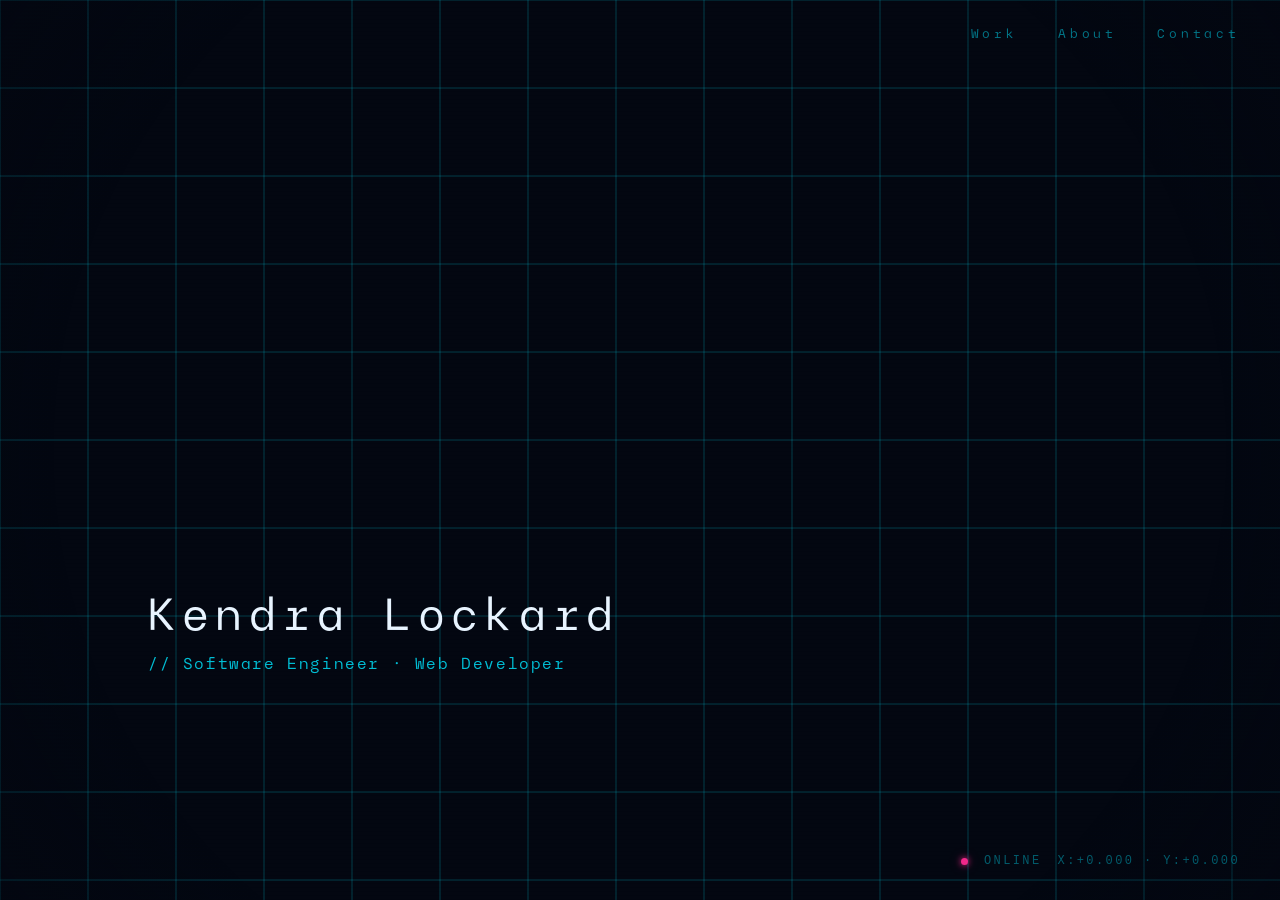
==== index.html @ e7142bd2 "Cross-scramble About/Work directly, add pre-scramble burst Collapse the separate About/Work stage el" ====
<!doctype html>
<html lang="en">
  <head>
    <meta charset="UTF-8" />
    <meta name="viewport" content="width=device-width, initial-scale=1" />
    <title>Kendra Lockard</title>
    <link rel="stylesheet" href="css/style.css" />
  </head>
  <body>
    <canvas id="c"></canvas>
    <div class="scanlines"></div>

    <div class="ui">
      <header class="nav">
        <ul class="nav-links">
          <li><a href="#work" id="work-link">Work</a></li>
          <li><a href="#about" id="about-link">About</a></li>
          <li><a href="#contact">Contact</a></li>
        </ul>
      </header>

      <div class="identity">
        <h1 class="name">Kendra Lockard</h1>
        <p class="role">// Software Engineer &middot; Web Developer</p>
      </div>

      <div class="reveal-stage" id="reveal-stage" aria-hidden="true">
        <p class="reveal-label" id="reveal-label"></p>
        <div class="reveal-content" id="reveal-content"></div>
      </div>

      <div class="status-group">
        <div class="status-dot"></div>
        <span>ONLINE</span>
        <span id="coords">X:+0.000 &middot; Y:+0.000</span>
      </div>
    </div>

    <script src="js/grid.js"></script>
    <script src="js/about.js"></script>
  </body>
</html>
---- css/style.css ----
@font-face {
  font-family: "Avex";
  src: url("../fonts/avex.otf") format("opentype");
  font-weight: normal;
  font-style: normal;
}

*,
*::before,
*::after {
  box-sizing: border-box;
  margin: 0;
  padding: 0;
}

html,
body {
  width: 100%;
  height: 100%;
  overflow: hidden;
  background: #030711;
  touch-action: none;
  overscroll-behavior: none;
}

#c {
  position: fixed;
  inset: 0;
  width: 100%;
  height: 100%;
  opacity: 0;
  animation: fadeIn ease forwards;
  touch-action: none;
}

.scanlines {
  position: fixed;
  inset: 0;
  pointer-events: none;
  z-index: 2;
  background: repeating-linear-gradient(
    to bottom,
    transparent 0px,
    transparent 3px,
    rgba(0, 0, 0, 0.05) 3px,
    rgba(0, 0, 0, 0.05) 4px
  );
}

/* ── UI layer ─────────────────────────────────────────────────────────────── */

.ui {
  position: fixed;
  inset: 0;
  z-index: 3;
  pointer-events: none;
}

/* ── Nav ─────────────────────────────────────────────────────────────────── */

.nav {
  position: absolute;
  top: 0;
  right: 0;
  display: flex;
  justify-content: flex-end;
  padding: 1.5rem 2.5rem;
  pointer-events: auto;
}

.nav-links {
  display: flex;
  gap: 2.5rem;
  list-style: none;
}

.nav-links a {
  font-family: "Avex", "Courier New", monospace;
  font-size: 0.8rem;
  letter-spacing: 0.3em;
  /* text-transform: uppercase; */
  color: rgba(0, 229, 255, 0.5);
  text-decoration: none;
  transition: color 0.2s;
  display: inline-block;
  padding: 0.6rem 0.4rem;
  margin: -0.6rem -0.4rem;
}
.nav-links a:hover,
.nav-links a:focus-visible {
  color: rgba(0, 229, 255, 0.82);
  outline: none;
}

/* ── Identity — centered in lower-left quadrant ───────────────────────────── */

.identity {
  position: absolute;
  left: 30%;
  bottom: 25%;
  transform: translateX(-50%);
  display: flex;
  flex-direction: column;
  gap: 0.45rem;
  pointer-events: auto;
}

.name {
  font-family: "Avex", "Avenir", Helvetica, sans-serif;
  font-weight: normal;
  font-size: 2.8rem;
  letter-spacing: 0.15em;
  color: #e8f4ff;
  white-space: nowrap;
  padding-bottom: 0.2rem;
}

.role {
  font-family: "Avex", "Courier New", monospace;
  font-size: 1rem;
  letter-spacing: 0.1em;
  color: rgba(0, 229, 255, 0.82);
  white-space: nowrap;
}

/* ── Reveal stage — sits directly on the background, no panel chrome ───────
   Shared by any nav section (About, Work, ...) that replaces the identity
   block via the shrink/grow scramble transition. `left` is set at runtime by
   about.js to match identity's own left edge, so revealed text lines up with
   where the name/role used to be. */

.identity.hidden {
  visibility: hidden;
  pointer-events: none;
}

.reveal-stage {
  position: absolute;
  width: min(620px, calc(100% - 3rem));
  display: flex;
  flex-direction: column;
  gap: 0.5rem;
  visibility: hidden;
  pointer-events: none;
}

.reveal-stage.visible {
  visibility: visible;
  pointer-events: auto;
}

.reveal-label {
  font-family: "Avex", "Courier New", monospace;
  font-size: 0.8rem;
  letter-spacing: 0.2em;
  color: rgba(0, 229, 255, 0.5);
}

.reveal-content {
  font-family: "Avex", "Courier New", monospace;
  font-size: 1rem;
  line-height: 1.75;
  letter-spacing: 0.02em;
  color: #e8f4ff;
  white-space: pre-wrap;
}

/* ── Status — bottom right ────────────────────────────────────────────────── */

.status-group {
  position: absolute;
  bottom: 2rem;
  right: 2.5rem;
  display: flex;
  align-items: center;
  gap: 1rem;
  font-family: "Courier New", monospace;
  font-size: 0.75rem;
  letter-spacing: 0.2em;
  color: rgba(0, 229, 255, 0.38);
}

.status-dot {
  width: 7px;
  height: 7px;
  border-radius: 50%;
  background: #f0288a;
  box-shadow:
    0 0 6px #f0288a,
    0 0 14px rgba(240, 40, 138, 0.3);
  flex-shrink: 0;
  animation: blink 3s ease-in-out infinite;
}

/* ── Keyframes ───────────────────────────────────────────────────────────── */

@keyframes fadeIn {
  to {
    opacity: 1;
  }
}
@keyframes fadeUp {
  from {
    opacity: 0;
    transform: translateY(8px);
  }
  to {
    opacity: 1;
    transform: translateY(0);
  }
}
@keyframes blink {
  0%,
  100% {
    opacity: 1;
  }
  50% {
    opacity: 0.25;
  }
}

@media (prefers-reduced-motion: reduce) {
  #c {
    animation: none;
    opacity: 1;
  }
  .status-dot {
    animation: none;
  }
}

/* ── Mobile / small viewports ─────────────────────────────────────────────── */

@media (max-width: 720px) {
  .nav {
    padding: 1.1rem 1.25rem;
  }

  .nav-links {
    gap: 1.25rem;
  }

  .nav-links a {
    font-size: 0.65rem;
    letter-spacing: 0.2em;
  }

  .identity {
    left: 1.5rem;
    right: 1.5rem;
    bottom: auto;
    top: 50%;
    transform: translateY(-50%);
    width: calc(100% - 3rem);
    text-align: left;
    align-items: flex-start;
  }

  .name {
    font-size: 2rem;
    white-space: normal;
    letter-spacing: 0.1em;
  }

  .role {
    font-size: 0.8rem;
    white-space: normal;
  }

  .reveal-stage {
    right: 1.5rem;
    width: calc(100% - 3rem);
  }

  .reveal-label {
    font-size: 0.65rem;
  }

  .reveal-content {
    font-size: 0.85rem;
  }

  .status-group {
    bottom: 1.25rem;
    right: 1.25rem;
    gap: 0.6rem;
    font-size: 0.65rem;
    letter-spacing: 0.12em;
  }
}

@media (max-width: 400px) {
  .name {
    font-size: 1.6rem;
  }
}
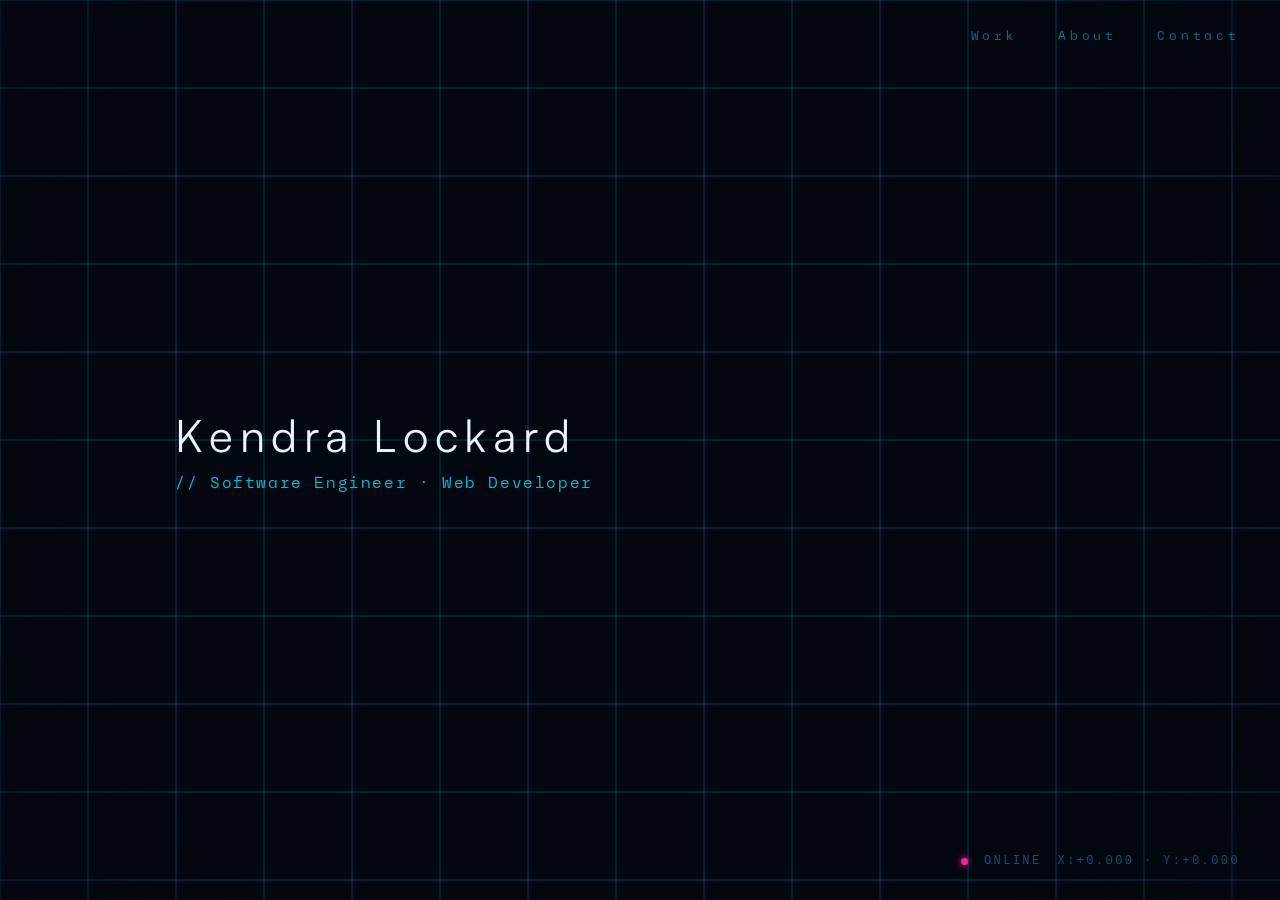
==== commit 22c10a0c: "Add real URLs for About/Work/Contact, brand home link, contact form Nav sections now live at /about," ====
--- a/index.html
+++ b/index.html
@@ -4,7 +4,7 @@
     <meta charset="UTF-8" />
     <meta name="viewport" content="width=device-width, initial-scale=1" />
     <title>Kendra Lockard</title>
-    <link rel="stylesheet" href="css/style.css" />
+    <link rel="stylesheet" href="/css/style.css" />
   </head>
   <body>
     <canvas id="c"></canvas>
@@ -12,10 +12,11 @@
 
     <div class="ui">
       <header class="nav">
+        <a href="/" class="brand hidden" id="home-link">Kendra Lockard</a>
         <ul class="nav-links">
-          <li><a href="#work" id="work-link">Work</a></li>
-          <li><a href="#about" id="about-link">About</a></li>
-          <li><a href="#contact">Contact</a></li>
+          <li><a href="/work" id="work-link">Work</a></li>
+          <li><a href="/about" id="about-link">About</a></li>
+          <li><a href="/contact" id="contact-link">Contact</a></li>
         </ul>
       </header>
 
@@ -26,7 +27,56 @@
 
       <div class="reveal-stage" id="reveal-stage" aria-hidden="true">
         <p class="reveal-label" id="reveal-label"></p>
-        <div class="reveal-content" id="reveal-content"></div>
+        <div class="reveal-content" id="reveal-content">
+          <div class="reveal-panel" id="panel-about" data-label="// About">
+            <p>
+              Hi! My name is Kendra and I'm a full-stack software engineer based in Brooklyn, NY.
+              I specialize in designing software tools for the built environment and am particularly 
+              motivated by work that advances social and environmental responsibility. On the side, I
+              enjoy building websites for artists and small business owners.
+            </p>
+          </div>
+
+          <div class="reveal-panel" id="panel-work" data-label="// Work">
+            <ul class="work-list">
+              <li>
+                <a href="https://thalolabs.com" target="_blank" rel="noopener">Thalo Labs</a>
+                &middot; Senior Software Engineer
+              </li>
+              <li>
+                <a href="https://www.teecom.com" target="_blank" rel="noopener">TEECOM</a>
+                &middot; Senior Software Engineer
+              </li>
+              <li>
+                <a href="https://www.oberlin.edu" target="_blank" rel="noopener">Oberlin College</a>
+                &middot; Web Development Instructor
+              </li>
+              <li>Freelance &middot; Web Developer</li>
+            </ul>
+          </div>
+
+          <div class="reveal-panel" id="panel-contact" data-label="// Contact">
+            <form
+              name="contact"
+              method="POST"
+              data-netlify="true"
+              netlify-honeypot="bot-field"
+              class="contact-form"
+            >
+              <input type="hidden" name="form-name" value="contact" />
+              <p class="hp-field">
+                <label>
+                  Don't fill this out if you're human:
+                  <input name="bot-field" tabindex="-1" autocomplete="off" />
+                </label>
+              </p>
+              <label>Name<input type="text" name="name" required /></label>
+              <label>Email<input type="email" name="email" required /></label>
+              <label>Message<textarea name="message" rows="5" required></textarea></label>
+              <button type="submit">Send</button>
+            </form>
+          </div>
+        </div>
       </div>
 
       <div class="status-group">
@@ -36,7 +86,7 @@
       </div>
     </div>
 
-    <script src="js/grid.js"></script>
-    <script src="js/about.js"></script>
+    <script src="/js/grid.js"></script>
+    <script src="/js/about.js"></script>
   </body>
 </html>
--- a/css/style.css
+++ b/css/style.css
@@ -1,6 +1,13 @@
 @font-face {
   font-family: "Avex";
   src: url("../fonts/avex.otf") format("opentype");
+  font-weight: normal;
+  font-style: normal;
+}
+
+@font-face {
+  font-family: "Satoshi";
+  src: url("../fonts/satoshi.otf") format("opentype");
   font-weight: normal;
   font-style: normal;
 }
@@ -61,11 +68,36 @@
 .nav {
   position: absolute;
   top: 0;
+  left: 0;
   right: 0;
   display: flex;
-  justify-content: flex-end;
+  align-items: center;
+  justify-content: space-between;
   padding: 1.5rem 2.5rem;
   pointer-events: auto;
+}
+
+.brand {
+  font-family: "Satoshi", "Avenir", Helvetica, sans-serif;
+  font-weight: bold;
+  font-size: 0.95rem;
+  letter-spacing: 0.08em;
+  color: #e8f4ff;
+  text-decoration: none;
+  border-bottom: 1px solid transparent;
+  transition: color 0.2s, border-color 0.2s;
+}
+
+.brand:hover,
+.brand:focus-visible {
+  color: rgba(0, 229, 255, 0.82);
+  border-color: rgba(0, 229, 255, 0.5);
+  outline: none;
+}
+
+.brand.hidden {
+  visibility: hidden;
+  pointer-events: none;
 }
 
 .nav-links {
@@ -92,13 +124,13 @@
   outline: none;
 }
 
-/* ── Identity — centered in lower-left quadrant ───────────────────────────── */
+/* ── Identity — vertically centered, left-of-center ───────────────────────── */
 
 .identity {
   position: absolute;
   left: 30%;
-  bottom: 25%;
-  transform: translateX(-50%);
+  top: 50%;
+  transform: translate(-50%, -50%);
   display: flex;
   flex-direction: column;
   gap: 0.45rem;
@@ -106,7 +138,7 @@
 }
 
 .name {
-  font-family: "Avex", "Avenir", Helvetica, sans-serif;
+  font-family: "Satoshi", "Avenir", Helvetica, sans-serif;
   font-weight: normal;
   font-size: 2.8rem;
   letter-spacing: 0.15em;
@@ -125,9 +157,8 @@
 
 /* ── Reveal stage — sits directly on the background, no panel chrome ───────
    Shared by any nav section (About, Work, ...) that replaces the identity
-   block via the shrink/grow scramble transition. `left` is set at runtime by
-   about.js to match identity's own left edge, so revealed text lines up with
-   where the name/role used to be. */
+   block. `left` is set at runtime by about.js to match identity's own left
+   edge, so revealed text lines up with where the name/role used to be. */
 
 .identity.hidden {
   visibility: hidden;
@@ -151,18 +182,108 @@
 
 .reveal-label {
   font-family: "Avex", "Courier New", monospace;
-  font-size: 0.8rem;
+  font-size: 1rem;
   letter-spacing: 0.2em;
   color: rgba(0, 229, 255, 0.5);
 }
 
 .reveal-content {
-  font-family: "Avex", "Courier New", monospace;
-  font-size: 1rem;
+  font-family: "Satoshi", "Avenir", Helvetica, sans-serif;
+  font-size: 1.2rem;
   line-height: 1.75;
   letter-spacing: 0.02em;
   color: #e8f4ff;
-  white-space: pre-wrap;
+}
+
+.reveal-content a {
+  color: rgba(0, 229, 255, 0.5);
+  text-decoration: none;
+  border-bottom: 1px solid rgba(0, 229, 255, 0.35);
+  transition: color 0.2s, border-color 0.2s;
+}
+
+.reveal-content a:hover,
+.reveal-content a:focus-visible {
+  color: rgba(0, 229, 255, 0.82);
+  border-color: rgba(0, 229, 255, 0.6);
+  outline: none;
+}
+
+.reveal-panel {
+  display: none;
+}
+
+.reveal-panel.active {
+  display: block;
+}
+
+.work-list {
+  list-style: none;
+  display: flex;
+  flex-direction: column;
+  gap: 0.6rem;
+}
+
+.contact-form {
+  display: flex;
+  flex-direction: column;
+  gap: 1.1rem;
+}
+
+.contact-form label {
+  display: flex;
+  flex-direction: column;
+  gap: 0.4rem;
+  font-family: "Avex", "Courier New", monospace;
+  font-size: 0.75rem;
+  letter-spacing: 0.15em;
+  color: rgba(0, 229, 255, 0.6);
+}
+
+.contact-form input[type="text"],
+.contact-form input[type="email"],
+.contact-form textarea {
+  font-family: "Satoshi", "Avenir", Helvetica, sans-serif;
+  font-size: 1rem;
+  letter-spacing: 0.02em;
+  color: black;
+  background: rgba(232, 244, 255, 0.9);
+  border: 1px solid rgba(0, 229, 255, 0.3);
+  border-radius: 2px;
+  padding: 0.6rem 0.7rem;
+  resize: vertical;
+}
+
+.contact-form input:focus,
+.contact-form textarea:focus {
+  outline: none;
+  border-color: rgba(0, 229, 255, 0.7);
+}
+
+.contact-form button {
+  align-self: flex-start;
+  font-family: "Avex", "Courier New", monospace;
+  font-size: 0.85rem;
+  letter-spacing: 0.2em;
+  color: #030711;
+  background: rgba(0, 229, 255, 0.82);
+  border: none;
+  border-radius: 2px;
+  padding: 0.65rem 1.4rem;
+  cursor: pointer;
+  transition: background 0.2s;
+}
+
+.contact-form button:hover {
+  background: #00e5ff;
+}
+
+.hp-field {
+  position: absolute;
+  left: -9999px;
+  width: 1px;
+  height: 1px;
+  overflow: hidden;
 }
 
 /* ── Status — bottom right ────────────────────────────────────────────────── */
@@ -245,6 +366,11 @@
     letter-spacing: 0.2em;
   }
 
+  .brand {
+    font-size: 0.75rem;
+    letter-spacing: 0.05em;
+  }
+
   .identity {
     left: 1.5rem;
     right: 1.5rem;
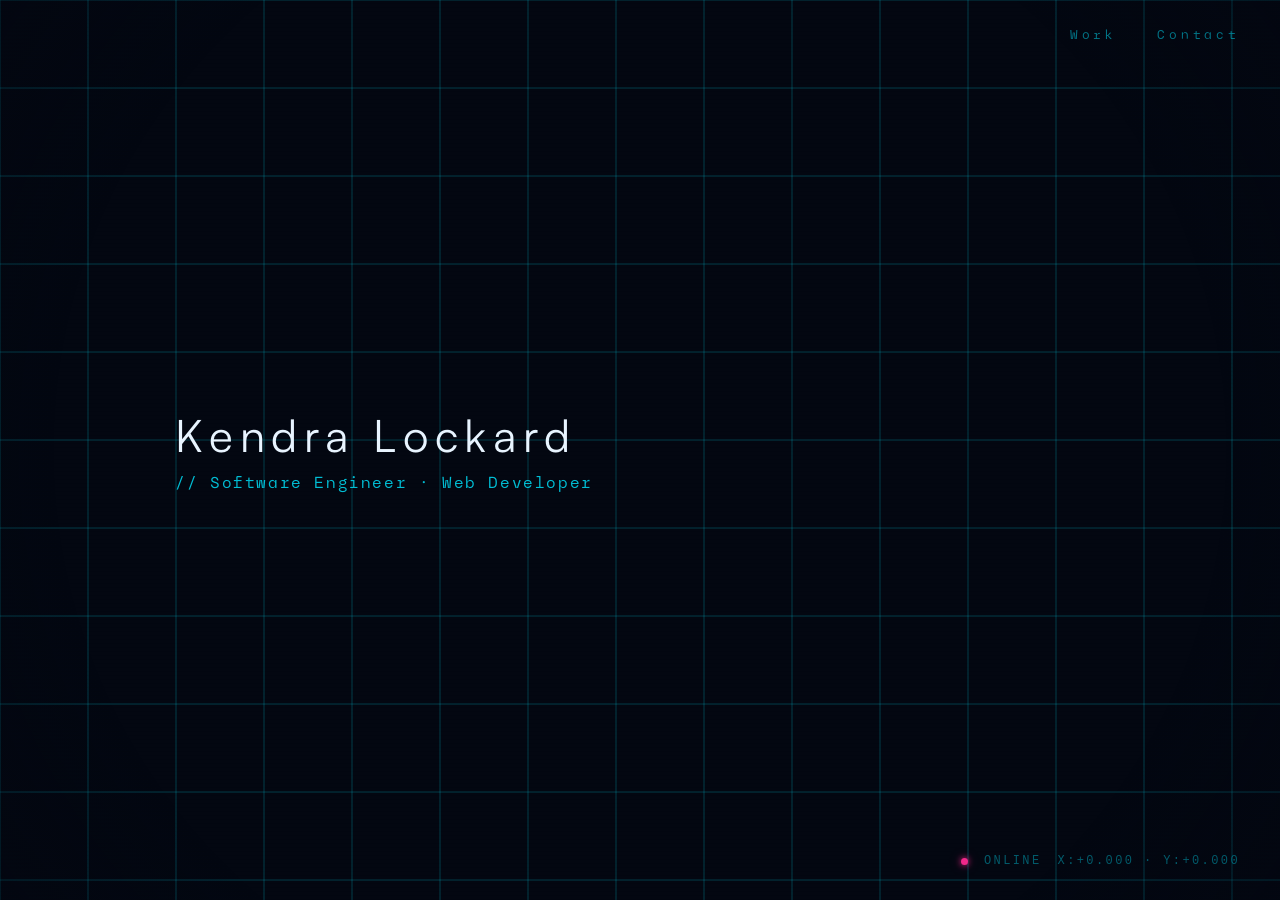
==== commit 524d5dba: "Remove about page" ====
--- a/index.html
+++ b/index.html
@@ -15,7 +15,6 @@
         <a href="/" class="brand hidden" id="home-link">Kendra Lockard</a>
         <ul class="nav-links">
           <li><a href="/work" id="work-link">Work</a></li>
-          <li><a href="/about" id="about-link">About</a></li>
           <li><a href="/contact" id="contact-link">Contact</a></li>
         </ul>
       </header>
@@ -28,27 +27,25 @@
       <div class="reveal-stage" id="reveal-stage" aria-hidden="true">
         <p class="reveal-label" id="reveal-label"></p>
         <div class="reveal-content" id="reveal-content">
-          <div class="reveal-panel" id="panel-about" data-label="// About">
-            <p>
-              Hi! My name is Kendra and I'm a full-stack software engineer based in Brooklyn, NY.
-              I specialize in designing software tools for the built environment and am particularly 
-              motivated by work that advances social and environmental responsibility. On the side, I
-              enjoy building websites for artists and small business owners.
-            </p>
-          </div>
-
           <div class="reveal-panel" id="panel-work" data-label="// Work">
+            <p class="reveal-label">// Work</p>
             <ul class="work-list">
               <li>
-                <a href="https://thalolabs.com" target="_blank" rel="noopener">Thalo Labs</a>
+                <a href="https://thalolabs.com" target="_blank" rel="noopener"
+                  >Thalo Labs</a
+                >
                 &middot; Senior Software Engineer
               </li>
               <li>
-                <a href="https://www.teecom.com" target="_blank" rel="noopener">TEECOM</a>
+                <a href="https://www.teecom.com" target="_blank" rel="noopener"
+                  >TEECOM</a
+                >
                 &middot; Senior Software Engineer
               </li>
               <li>
-                <a href="https://www.oberlin.edu" target="_blank" rel="noopener">Oberlin College</a>
+                <a href="https://www.oberlin.edu" target="_blank" rel="noopener"
+                  >Oberlin College</a
+                >
                 &middot; Web Development Instructor
               </li>
               <li>Freelance &middot; Web Developer</li>
@@ -56,9 +53,11 @@
           </div>
 
           <div class="reveal-panel" id="panel-contact" data-label="// Contact">
+            <p class="reveal-label">// Contact</p>
             <form
               name="contact"
               method="POST"
+              action="/thanks/"
               data-netlify="true"
               netlify-honeypot="bot-field"
               class="contact-form"
@@ -72,7 +71,9 @@
               </p>
               <label>Name<input type="text" name="name" required /></label>
               <label>Email<input type="email" name="email" required /></label>
-              <label>Message<textarea name="message" rows="5" required></textarea></label>
+              <label
+                >Message<textarea name="message" rows="5" required></textarea>
+              </label>
               <button type="submit">Send</button>
             </form>
           </div>
--- a/css/style.css
+++ b/css/style.css
@@ -84,14 +84,12 @@
   letter-spacing: 0.08em;
   color: #e8f4ff;
   text-decoration: none;
-  border-bottom: 1px solid transparent;
-  transition: color 0.2s, border-color 0.2s;
+  transition: color 0.2s;
 }
 
 .brand:hover,
 .brand:focus-visible {
   color: rgba(0, 229, 255, 0.82);
-  border-color: rgba(0, 229, 255, 0.5);
   outline: none;
 }
 
@@ -155,6 +153,24 @@
   white-space: nowrap;
 }
 
+.thanks {
+  font-family: "Satoshi", "Avenir", Helvetica, sans-serif;
+  font-weight: normal;
+  font-size: 2.8rem;
+  letter-spacing: 0.15em;
+  color: #e8f4ff;
+  white-space: nowrap;
+  padding-bottom: 0.2rem;
+}
+
+.thanks-subhead {
+  font-family: "Avex", "Courier New", monospace;
+  font-size: 1rem;
+  letter-spacing: 0.1em;
+  color: rgba(0, 229, 255, 0.82);
+  white-space: nowrap;
+}
+
 /* ── Reveal stage — sits directly on the background, no panel chrome ───────
    Shared by any nav section (About, Work, ...) that replaces the identity
    block. `left` is set at runtime by about.js to match identity's own left
@@ -163,6 +179,29 @@
 .identity.hidden {
   visibility: hidden;
   pointer-events: none;
+}
+
+.back-link {
+  font-family: "Avex", "Courier New", monospace;
+  font-size: 0.8rem;
+  letter-spacing: 0.15em;
+  margin-top: 0.4rem;
+}
+
+.back-link a {
+  color: rgba(0, 229, 255, 0.5);
+  text-decoration: none;
+  border-bottom: 1px solid rgba(0, 229, 255, 0.35);
+  transition:
+    color 0.2s,
+    border-color 0.2s;
+}
+
+.back-link a:hover,
+.back-link a:focus-visible {
+  color: rgba(0, 229, 255, 0.82);
+  border-color: rgba(0, 229, 255, 0.6);
+  outline: none;
 }
 
 .reveal-stage {
@@ -199,7 +238,9 @@
   color: rgba(0, 229, 255, 0.5);
   text-decoration: none;
   border-bottom: 1px solid rgba(0, 229, 255, 0.35);
-  transition: color 0.2s, border-color 0.2s;
+  transition:
+    color 0.2s,
+    border-color 0.2s;
 }
 
 .reveal-content a:hover,
@@ -224,10 +265,20 @@
   gap: 0.6rem;
 }
 
+.contact-bio {
+  margin-bottom: 3rem;
+}
+
+#panel-contact .reveal-label {
+  margin-bottom: 0.6rem;
+}
+
 .contact-form {
   display: flex;
   flex-direction: column;
-  gap: 1.1rem;
+  gap: 0.9rem;
+  background: #000;
+  padding: 1.25rem 1.5rem;
 }
 
 .contact-form label {
@@ -244,24 +295,25 @@
 .contact-form input[type="email"],
 .contact-form textarea {
   font-family: "Satoshi", "Avenir", Helvetica, sans-serif;
-  font-size: 1rem;
+  font-size: 0.9rem;
   letter-spacing: 0.02em;
-  color: black;
-  background: rgba(232, 244, 255, 0.9);
-  border: 1px solid rgba(0, 229, 255, 0.3);
-  border-radius: 2px;
-  padding: 0.6rem 0.7rem;
-  resize: vertical;
+  color: #e8f4ff;
+  background: transparent;
+  border: none;
+  border-bottom: 1px solid rgba(0, 229, 255, 0.3);
+  border-radius: 0;
+  padding: 0.3rem 0;
+  resize: none;
 }
 
 .contact-form input:focus,
 .contact-form textarea:focus {
   outline: none;
-  border-color: rgba(0, 229, 255, 0.7);
+  border-bottom-color: rgba(0, 229, 255, 0.7);
 }
 
 .contact-form button {
-  align-self: flex-start;
+  align-self: flex-end;
   font-family: "Avex", "Courier New", monospace;
   font-size: 0.85rem;
   letter-spacing: 0.2em;
@@ -269,7 +321,7 @@
   background: rgba(0, 229, 255, 0.82);
   border: none;
   border-radius: 2px;
-  padding: 0.65rem 1.4rem;
+  padding: 0.65rem 1.2rem;
   cursor: pointer;
   transition: background 0.2s;
 }
@@ -388,8 +440,19 @@
     letter-spacing: 0.1em;
   }
 
+  .thanks {
+    font-size: 1rem;
+    white-space: normal;
+    letter-spacing: 0.1em;
+  }
+
   .role {
     font-size: 0.8rem;
+    white-space: normal;
+  }
+
+  .thanks-subhead {
+    font-size: 0.6rem;
     white-space: normal;
   }
 
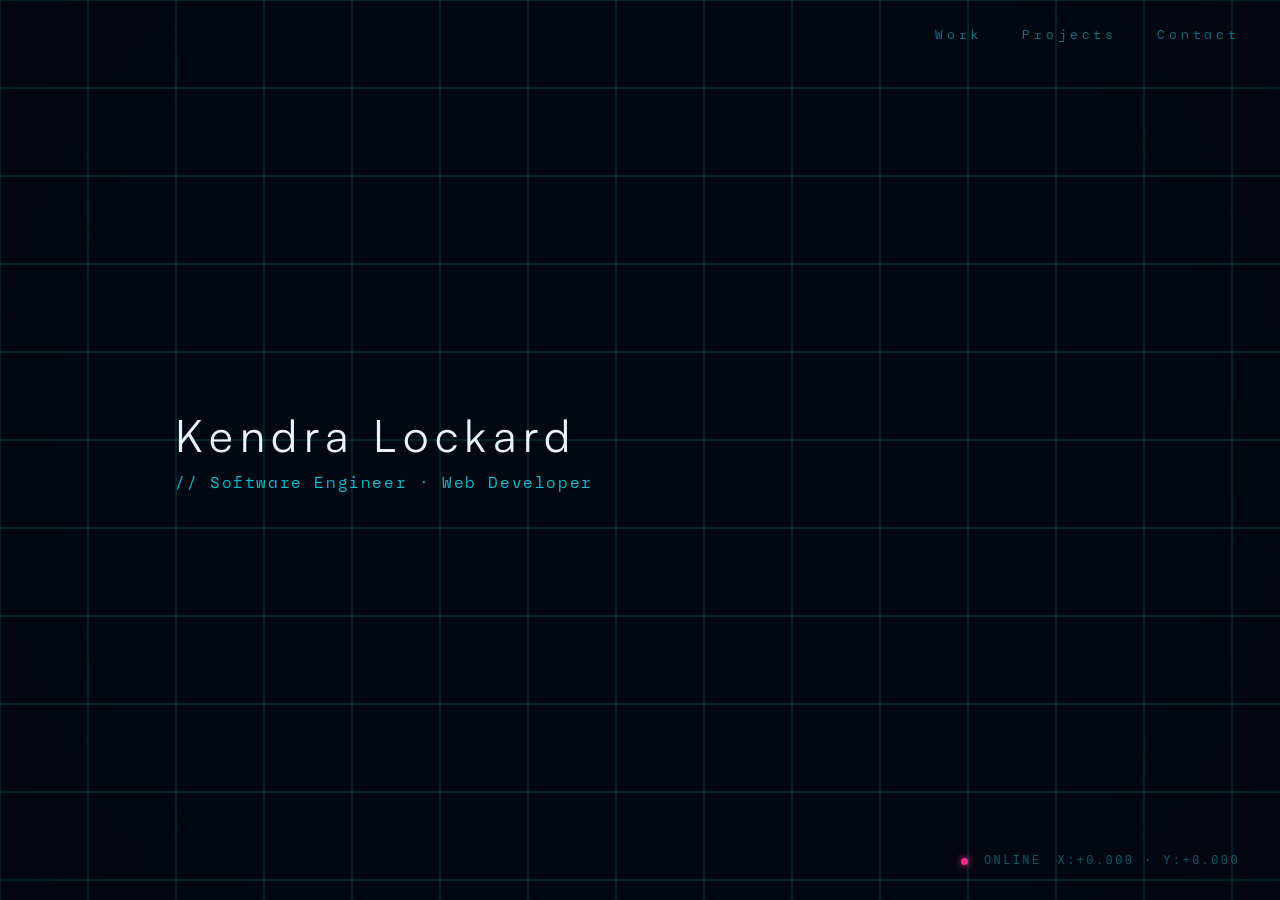
==== commit 64535148: "Add Projects tab with full-screen site carousel and Writings link Splits Sites/Writings out of the W" ====
--- a/index.html
+++ b/index.html
@@ -15,6 +15,7 @@
         <a href="/" class="brand hidden" id="home-link">Kendra Lockard</a>
         <ul class="nav-links">
           <li><a href="/work" id="work-link">Work</a></li>
+          <li><a href="/projects" id="projects-link">Projects</a></li>
           <li><a href="/contact" id="contact-link">Contact</a></li>
         </ul>
       </header>
@@ -50,6 +51,91 @@
               </li>
               <li>Freelance &middot; Web Developer</li>
             </ul>
+
+            <div class="panel-subsection">
+              <p class="reveal-label">// Writings</p>
+              <ul class="work-list">
+                <li>
+                  <a
+                    href="https://www.buildingsascode.com/p/buildings-as-code-in-every-phase"
+                    target="_blank"
+                    rel="noopener"
+                    >Buildings as Code in Every Phase</a
+                  >
+                </li>
+              </ul>
+            </div>
+          </div>
+
+          <div class="reveal-panel" id="panel-projects" data-label="// Projects">
+            <div class="site-carousel" id="site-carousel">
+              <div class="site-slides">
+                <div class="site-card active">
+                  <div class="site-frame">
+                    <iframe
+                      src="https://walkwithavalon.com"
+                      title="Walk with Avalon"
+                      loading="lazy"
+                    ></iframe>
+                  </div>
+                  <a
+                    class="site-name"
+                    href="https://walkwithavalon.com"
+                    target="_blank"
+                    rel="noopener"
+                    >Walk with Avalon &#8599;</a
+                  >
+                </div>
+                <div class="site-card">
+                  <div class="site-frame">
+                    <iframe
+                      src="https://noahwoodfragrances.netlify.app"
+                      title="Noah Wood Fragrances"
+                      loading="lazy"
+                    ></iframe>
+                  </div>
+                  <a
+                    class="site-name"
+                    href="https://noahwoodfragrances.netlify.app"
+                    target="_blank"
+                    rel="noopener"
+                    >Noah Wood Fragrances &#8599;</a
+                  >
+                </div>
+              </div>
+              <div class="site-carousel-controls">
+                <button
+                  type="button"
+                  class="site-carousel-btn"
+                  id="site-prev"
+                  aria-label="Previous site"
+                >
+                  &#8592;
+                </button>
+                <div class="site-carousel-dots">
+                  <button
+                    type="button"
+                    class="site-dot active"
+                    data-index="0"
+                    aria-label="Show Walk with Avalon"
+                  ></button>
+                  <button
+                    type="button"
+                    class="site-dot"
+                    data-index="1"
+                    aria-label="Show Noah Wood Fragrances"
+                  ></button>
+                </div>
+                <button
+                  type="button"
+                  class="site-carousel-btn"
+                  id="site-next"
+                  aria-label="Next site"
+                >
+                  &#8594;
+                </button>
+              </div>
+            </div>
           </div>
 
           <div class="reveal-panel" id="panel-contact" data-label="// Contact">
@@ -89,5 +175,6 @@
 
     <script src="/js/grid.js"></script>
     <script src="/js/about.js"></script>
+    <script src="/js/carousel.js"></script>
   </body>
 </html>
--- a/css/style.css
+++ b/css/style.css
@@ -232,6 +232,10 @@
   line-height: 1.75;
   letter-spacing: 0.02em;
   color: #e8f4ff;
+  max-height: calc(100vh - 12rem);
+  overflow-y: auto;
+  touch-action: pan-y;
+  overscroll-behavior: contain;
 }
 
 .reveal-content a {
@@ -263,6 +267,168 @@
   display: flex;
   flex-direction: column;
   gap: 0.6rem;
+}
+
+.panel-subsection {
+  margin-top: 1.75rem;
+}
+
+.panel-subsection:first-child {
+  margin-top: 0;
+}
+
+.panel-subsection .reveal-label {
+  margin-bottom: 0.6rem;
+}
+
+#panel-projects.active {
+  position: fixed;
+  inset: 0;
+  display: flex;
+  align-items: center;
+  justify-content: center;
+  padding: 6.5rem 3rem 4rem;
+  pointer-events: none;
+}
+
+.site-carousel {
+  display: flex;
+  flex-direction: column;
+  gap: 0.85rem;
+  width: 100%;
+  max-width: 1400px;
+  height: 100%;
+  pointer-events: auto;
+}
+
+.site-slides {
+  position: relative;
+  flex: 1;
+  min-height: 0;
+  overflow: hidden;
+}
+
+.site-card {
+  position: absolute;
+  inset: 0;
+  display: flex;
+  flex-direction: column;
+  gap: 0.5rem;
+  opacity: 0;
+  transform: translateX(16px);
+  transition:
+    opacity 0.4s ease,
+    transform 0.4s ease;
+  pointer-events: none;
+}
+
+.site-card.active {
+  opacity: 1;
+  transform: translateX(0);
+  pointer-events: auto;
+}
+
+.site-frame {
+  position: relative;
+  display: block;
+  width: 100%;
+  flex: 1;
+  min-height: 0;
+  overflow: hidden;
+  background: #000;
+  border: 1px solid rgba(0, 229, 255, 0.25);
+  transition: border-color 0.2s;
+}
+
+.site-card:hover .site-frame,
+.site-card:focus-within .site-frame {
+  border-color: rgba(0, 229, 255, 0.6);
+}
+
+.site-frame iframe {
+  position: absolute;
+  inset: 0;
+  width: 100%;
+  height: 100%;
+  border: none;
+}
+
+.site-name {
+  align-self: flex-start;
+  font-family: "Avex", "Courier New", monospace;
+  font-size: 0.75rem;
+  letter-spacing: 0.1em;
+  color: rgba(0, 229, 255, 0.5);
+  text-decoration: none;
+  border-bottom: 1px solid rgba(0, 229, 255, 0.35);
+  transition:
+    color 0.2s,
+    border-color 0.2s;
+}
+
+.site-name:hover,
+.site-name:focus-visible {
+  color: rgba(0, 229, 255, 0.82);
+  border-color: rgba(0, 229, 255, 0.6);
+  outline: none;
+}
+
+.site-carousel-controls {
+  display: flex;
+  align-items: center;
+  justify-content: center;
+  gap: 1rem;
+}
+
+.site-carousel-btn {
+  font-family: "Avex", "Courier New", monospace;
+  font-size: 0.9rem;
+  color: rgba(0, 229, 255, 0.5);
+  background: transparent;
+  border: 1px solid rgba(0, 229, 255, 0.3);
+  border-radius: 2px;
+  width: 2rem;
+  height: 2rem;
+  display: flex;
+  align-items: center;
+  justify-content: center;
+  cursor: pointer;
+  transition:
+    color 0.2s,
+    border-color 0.2s;
+}
+
+.site-carousel-btn:hover,
+.site-carousel-btn:focus-visible {
+  color: rgba(0, 229, 255, 0.82);
+  border-color: rgba(0, 229, 255, 0.6);
+  outline: none;
+}
+
+.site-carousel-dots {
+  display: flex;
+  gap: 0.5rem;
+}
+
+.site-dot {
+  width: 0.5rem;
+  height: 0.5rem;
+  border-radius: 50%;
+  border: none;
+  background: rgba(0, 229, 255, 0.25);
+  cursor: pointer;
+  padding: 0;
+  transition: background 0.2s;
+}
+
+.site-dot:hover,
+.site-dot:focus-visible {
+  background: rgba(0, 229, 255, 0.6);
+  outline: none;
+}
+
+.site-dot.active {
+  background: rgba(0, 229, 255, 0.82);
 }
 
 .contact-bio {
@@ -467,6 +633,11 @@
 
   .reveal-content {
     font-size: 0.85rem;
+    max-height: calc(100vh - 8rem);
+  }
+
+  #panel-projects.active {
+    padding: 5rem 1.25rem 2rem;
   }
 
   .status-group {
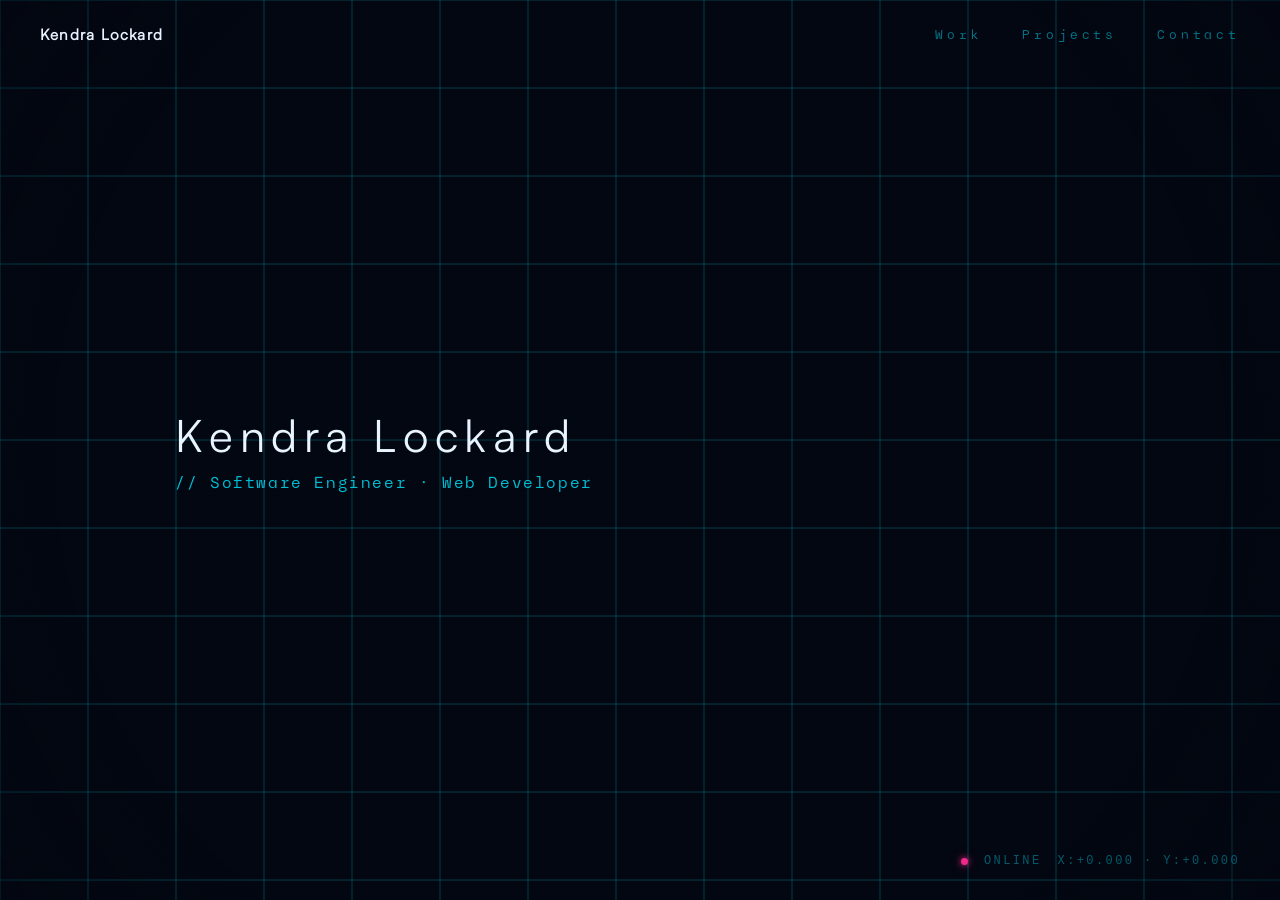
==== commit 8b513f4f: "Split Work/Projects/Contact into standalone pages, retire homepage SPA overlay Work and Contact beco" ====
--- a/index.html
+++ b/index.html
@@ -12,158 +12,17 @@
 
     <div class="ui">
       <header class="nav">
-        <a href="/" class="brand hidden" id="home-link">Kendra Lockard</a>
+        <a href="/" class="brand">Kendra Lockard</a>
         <ul class="nav-links">
-          <li><a href="/work" id="work-link">Work</a></li>
-          <li><a href="/projects" id="projects-link">Projects</a></li>
-          <li><a href="/contact" id="contact-link">Contact</a></li>
+          <li><a href="/work">Work</a></li>
+          <li><a href="/projects">Projects</a></li>
+          <li><a href="/contact">Contact</a></li>
         </ul>
       </header>
 
       <div class="identity">
         <h1 class="name">Kendra Lockard</h1>
         <p class="role">// Software Engineer &middot; Web Developer</p>
-      </div>
-
-      <div class="reveal-stage" id="reveal-stage" aria-hidden="true">
-        <p class="reveal-label" id="reveal-label"></p>
-        <div class="reveal-content" id="reveal-content">
-          <div class="reveal-panel" id="panel-work" data-label="// Work">
-            <p class="reveal-label">// Work</p>
-            <ul class="work-list">
-              <li>
-                <a href="https://thalolabs.com" target="_blank" rel="noopener"
-                  >Thalo Labs</a
-                >
-                &middot; Senior Software Engineer
-              </li>
-              <li>
-                <a href="https://www.teecom.com" target="_blank" rel="noopener"
-                  >TEECOM</a
-                >
-                &middot; Senior Software Engineer
-              </li>
-              <li>
-                <a href="https://www.oberlin.edu" target="_blank" rel="noopener"
-                  >Oberlin College</a
-                >
-                &middot; Web Development Instructor
-              </li>
-              <li>Freelance &middot; Web Developer</li>
-            </ul>
-
-            <div class="panel-subsection">
-              <p class="reveal-label">// Writings</p>
-              <ul class="work-list">
-                <li>
-                  <a
-                    href="https://www.buildingsascode.com/p/buildings-as-code-in-every-phase"
-                    target="_blank"
-                    rel="noopener"
-                    >Buildings as Code in Every Phase</a
-                  >
-                </li>
-              </ul>
-            </div>
-          </div>
-
-          <div class="reveal-panel" id="panel-projects" data-label="// Projects">
-            <div class="site-carousel" id="site-carousel">
-              <div class="site-slides">
-                <div class="site-card active">
-                  <div class="site-frame">
-                    <iframe
-                      src="https://walkwithavalon.com"
-                      title="Walk with Avalon"
-                      loading="lazy"
-                    ></iframe>
-                  </div>
-                  <a
-                    class="site-name"
-                    href="https://walkwithavalon.com"
-                    target="_blank"
-                    rel="noopener"
-                    >Walk with Avalon &#8599;</a
-                  >
-                </div>
-                <div class="site-card">
-                  <div class="site-frame">
-                    <iframe
-                      src="https://noahwoodfragrances.netlify.app"
-                      title="Noah Wood Fragrances"
-                      loading="lazy"
-                    ></iframe>
-                  </div>
-                  <a
-                    class="site-name"
-                    href="https://noahwoodfragrances.netlify.app"
-                    target="_blank"
-                    rel="noopener"
-                    >Noah Wood Fragrances &#8599;</a
-                  >
-                </div>
-              </div>
-              <div class="site-carousel-controls">
-                <button
-                  type="button"
-                  class="site-carousel-btn"
-                  id="site-prev"
-                  aria-label="Previous site"
-                >
-                  &#8592;
-                </button>
-                <div class="site-carousel-dots">
-                  <button
-                    type="button"
-                    class="site-dot active"
-                    data-index="0"
-                    aria-label="Show Walk with Avalon"
-                  ></button>
-                  <button
-                    type="button"
-                    class="site-dot"
-                    data-index="1"
-                    aria-label="Show Noah Wood Fragrances"
-                  ></button>
-                </div>
-                <button
-                  type="button"
-                  class="site-carousel-btn"
-                  id="site-next"
-                  aria-label="Next site"
-                >
-                  &#8594;
-                </button>
-              </div>
-            </div>
-          </div>
-
-          <div class="reveal-panel" id="panel-contact" data-label="// Contact">
-            <p class="reveal-label">// Contact</p>
-            <form
-              name="contact"
-              method="POST"
-              action="/thanks/"
-              data-netlify="true"
-              netlify-honeypot="bot-field"
-              class="contact-form"
-            >
-              <input type="hidden" name="form-name" value="contact" />
-              <p class="hp-field">
-                <label>
-                  Don't fill this out if you're human:
-                  <input name="bot-field" tabindex="-1" autocomplete="off" />
-                </label>
-              </p>
-              <label>Name<input type="text" name="name" required /></label>
-              <label>Email<input type="email" name="email" required /></label>
-              <label
-                >Message<textarea name="message" rows="5" required></textarea>
-              </label>
-              <button type="submit">Send</button>
-            </form>
-          </div>
-        </div>
       </div>
 
       <div class="status-group">
@@ -174,7 +33,6 @@
     </div>
 
     <script src="/js/grid.js"></script>
-    <script src="/js/about.js"></script>
-    <script src="/js/carousel.js"></script>
+    <script src="/js/ui.js"></script>
   </body>
 </html>
--- a/css/style.css
+++ b/css/style.css
@@ -93,11 +93,6 @@
   outline: none;
 }
 
-.brand.hidden {
-  visibility: hidden;
-  pointer-events: none;
-}
-
 .nav-links {
   display: flex;
   gap: 2.5rem;
@@ -171,16 +166,6 @@
   white-space: nowrap;
 }
 
-/* ── Reveal stage — sits directly on the background, no panel chrome ───────
-   Shared by any nav section (About, Work, ...) that replaces the identity
-   block. `left` is set at runtime by about.js to match identity's own left
-   edge, so revealed text lines up with where the name/role used to be. */
-
-.identity.hidden {
-  visibility: hidden;
-  pointer-events: none;
-}
-
 .back-link {
   font-family: "Avex", "Courier New", monospace;
   font-size: 0.8rem;
@@ -204,18 +189,19 @@
   outline: none;
 }
 
-.reveal-stage {
-  position: absolute;
+/* ── Static page stage — Work/Contact standalone pages. Same centered
+   position as .identity, fixed via CSS since there's no identity block on
+   these pages to measure against. */
+
+.page-stage {
+  position: fixed;
+  left: 30%;
+  top: 50%;
+  transform: translate(-50%, -50%);
   width: min(620px, calc(100% - 3rem));
   display: flex;
   flex-direction: column;
   gap: 0.5rem;
-  visibility: hidden;
-  pointer-events: none;
-}
-
-.reveal-stage.visible {
-  visibility: visible;
   pointer-events: auto;
 }
 
@@ -429,14 +415,6 @@
 
 .site-dot.active {
   background: rgba(0, 229, 255, 0.82);
-}
-
-.contact-bio {
-  margin-bottom: 3rem;
-}
-
-#panel-contact .reveal-label {
-  margin-bottom: 0.6rem;
 }
 
 .contact-form {
@@ -531,6 +509,80 @@
   animation: blink 3s ease-in-out infinite;
 }
 
+/* ── Light theme — off-white background, dark-teal accent in place of the
+   cyan-on-dark palette. Opacities match the dark theme's so hover/active
+   states read the same way. Applied via a `theme-light` class on <body>. */
+
+body.theme-light {
+  background: #f4f1ec;
+}
+
+.theme-light .brand {
+  color: #030711;
+}
+
+.theme-light .brand:hover,
+.theme-light .brand:focus-visible {
+  color: rgba(0, 106, 120, 0.82);
+}
+
+.theme-light .nav-links a {
+  color: rgba(0, 106, 120, 0.5);
+}
+
+.theme-light .nav-links a:hover,
+.theme-light .nav-links a:focus-visible {
+  color: rgba(0, 106, 120, 0.82);
+}
+
+.theme-light .site-frame {
+  border-color: rgba(0, 106, 120, 0.25);
+}
+
+.theme-light .site-card:hover .site-frame,
+.theme-light .site-card:focus-within .site-frame {
+  border-color: rgba(0, 106, 120, 0.6);
+}
+
+.theme-light .site-name {
+  color: rgba(0, 106, 120, 0.5);
+  border-bottom-color: rgba(0, 106, 120, 0.35);
+}
+
+.theme-light .site-name:hover,
+.theme-light .site-name:focus-visible {
+  color: rgba(0, 106, 120, 0.82);
+  border-color: rgba(0, 106, 120, 0.6);
+}
+
+.theme-light .site-carousel-btn {
+  color: rgba(0, 106, 120, 0.5);
+  border-color: rgba(0, 106, 120, 0.3);
+}
+
+.theme-light .site-carousel-btn:hover,
+.theme-light .site-carousel-btn:focus-visible {
+  color: rgba(0, 106, 120, 0.82);
+  border-color: rgba(0, 106, 120, 0.6);
+}
+
+.theme-light .site-dot {
+  background: rgba(0, 106, 120, 0.25);
+}
+
+.theme-light .site-dot:hover,
+.theme-light .site-dot:focus-visible {
+  background: rgba(0, 106, 120, 0.6);
+}
+
+.theme-light .site-dot.active {
+  background: rgba(0, 106, 120, 0.82);
+}
+
+.theme-light .status-group {
+  color: rgba(0, 106, 120, 0.4);
+}
+
 /* ── Keyframes ───────────────────────────────────────────────────────────── */
 
 @keyframes fadeIn {
@@ -622,8 +674,11 @@
     white-space: normal;
   }
 
-  .reveal-stage {
+  .page-stage {
+    left: 1.5rem;
     right: 1.5rem;
+    top: 50%;
+    transform: translateY(-50%);
     width: calc(100% - 3rem);
   }
 
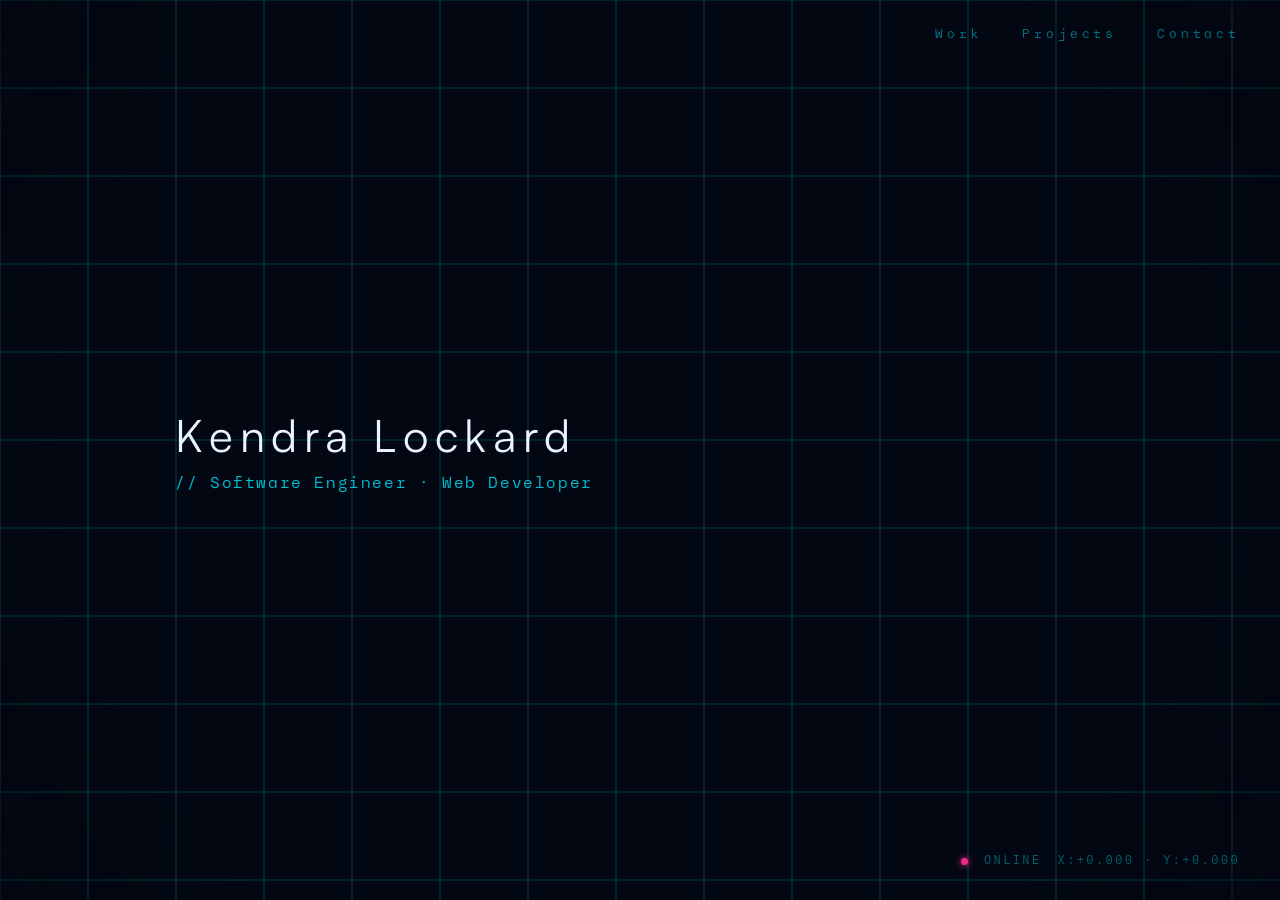
==== commit ca392be1: "Extend light theme to Work/Contact, remove redundant homepage brand, fix carousel iframe scroll in S" ====
--- a/index.html
+++ b/index.html
@@ -12,7 +12,6 @@
 
     <div class="ui">
       <header class="nav">
-        <a href="/" class="brand">Kendra Lockard</a>
         <ul class="nav-links">
           <li><a href="/work">Work</a></li>
           <li><a href="/projects">Projects</a></li>
--- a/css/style.css
+++ b/css/style.css
@@ -26,8 +26,6 @@
   height: 100%;
   overflow: hidden;
   background: #030711;
-  touch-action: none;
-  overscroll-behavior: none;
 }
 
 #c {
@@ -72,7 +70,6 @@
   right: 0;
   display: flex;
   align-items: center;
-  justify-content: space-between;
   padding: 1.5rem 2.5rem;
   pointer-events: auto;
 }
@@ -97,6 +94,7 @@
   display: flex;
   gap: 2.5rem;
   list-style: none;
+  margin-left: auto;
 }
 
 .nav-links a {
@@ -189,13 +187,12 @@
   outline: none;
 }
 
-/* ── Static page stage — Work/Contact standalone pages. Same centered
-   position as .identity, fixed via CSS since there's no identity block on
-   these pages to measure against. */
+/* ── Static page stage — Work/Contact standalone pages. Centered in the
+   viewport via fixed positioning. */
 
 .page-stage {
   position: fixed;
-  left: 30%;
+  left: 50%;
   top: 50%;
   transform: translate(-50%, -50%);
   width: min(620px, calc(100% - 3rem));
@@ -268,13 +265,12 @@
 }
 
 #panel-projects.active {
-  position: fixed;
+  position: absolute;
   inset: 0;
   display: flex;
   align-items: center;
   justify-content: center;
   padding: 6.5rem 3rem 4rem;
-  pointer-events: none;
 }
 
 .site-carousel {
@@ -306,12 +302,19 @@
     opacity 0.4s ease,
     transform 0.4s ease;
   pointer-events: none;
-}
-
+  z-index: 0;
+}
+
+/* Without an explicit stacking order, a later (inactive) sibling paints
+   over an earlier (active) one — Safari has been seen to block wheel
+   input from reaching an embedded iframe when any sibling, even an
+   invisible pointer-events:none one, is stacked on top of it. Force the
+   active card above every inactive one regardless of DOM order. */
 .site-card.active {
   opacity: 1;
   transform: translateX(0);
   pointer-events: auto;
+  z-index: 1;
 }
 
 .site-frame {
@@ -320,7 +323,6 @@
   width: 100%;
   flex: 1;
   min-height: 0;
-  overflow: hidden;
   background: #000;
   border: 1px solid rgba(0, 229, 255, 0.25);
   transition: border-color 0.2s;
@@ -509,9 +511,11 @@
   animation: blink 3s ease-in-out infinite;
 }
 
-/* ── Light theme — off-white background, dark-teal accent in place of the
-   cyan-on-dark palette. Opacities match the dark theme's so hover/active
-   states read the same way. Applied via a `theme-light` class on <body>. */
+/* ── Light theme — off-white background, deep-teal accent in place of the
+   cyan-on-dark palette. Text sits at higher opacity than the dark theme's
+   equivalents since a dark, translucent color reads much lower-contrast
+   against a light background than a light, translucent one does against a
+   dark background. Applied via a `theme-light` class on <body>. */
 
 body.theme-light {
   background: #f4f1ec;
@@ -523,64 +527,108 @@
 
 .theme-light .brand:hover,
 .theme-light .brand:focus-visible {
-  color: rgba(0, 106, 120, 0.82);
+  color: #004854;
 }
 
 .theme-light .nav-links a {
-  color: rgba(0, 106, 120, 0.5);
+  color: rgba(0, 72, 84, 0.85);
 }
 
 .theme-light .nav-links a:hover,
 .theme-light .nav-links a:focus-visible {
-  color: rgba(0, 106, 120, 0.82);
+  color: #004854;
 }
 
 .theme-light .site-frame {
-  border-color: rgba(0, 106, 120, 0.25);
+  border-color: rgba(0, 72, 84, 0.4);
 }
 
 .theme-light .site-card:hover .site-frame,
 .theme-light .site-card:focus-within .site-frame {
-  border-color: rgba(0, 106, 120, 0.6);
+  border-color: rgba(0, 72, 84, 0.75);
 }
 
 .theme-light .site-name {
-  color: rgba(0, 106, 120, 0.5);
-  border-bottom-color: rgba(0, 106, 120, 0.35);
+  color: rgba(0, 72, 84, 0.85);
+  border-bottom-color: rgba(0, 72, 84, 0.5);
 }
 
 .theme-light .site-name:hover,
 .theme-light .site-name:focus-visible {
-  color: rgba(0, 106, 120, 0.82);
-  border-color: rgba(0, 106, 120, 0.6);
+  color: #004854;
+  border-color: rgba(0, 72, 84, 0.85);
 }
 
 .theme-light .site-carousel-btn {
-  color: rgba(0, 106, 120, 0.5);
-  border-color: rgba(0, 106, 120, 0.3);
+  color: rgba(0, 72, 84, 0.85);
+  border-color: rgba(0, 72, 84, 0.45);
 }
 
 .theme-light .site-carousel-btn:hover,
 .theme-light .site-carousel-btn:focus-visible {
-  color: rgba(0, 106, 120, 0.82);
-  border-color: rgba(0, 106, 120, 0.6);
+  color: #004854;
+  border-color: rgba(0, 72, 84, 0.85);
 }
 
 .theme-light .site-dot {
-  background: rgba(0, 106, 120, 0.25);
+  background: rgba(0, 72, 84, 0.4);
 }
 
 .theme-light .site-dot:hover,
 .theme-light .site-dot:focus-visible {
-  background: rgba(0, 106, 120, 0.6);
+  background: rgba(0, 72, 84, 0.75);
 }
 
 .theme-light .site-dot.active {
-  background: rgba(0, 106, 120, 0.82);
-}
-
-.theme-light .status-group {
-  color: rgba(0, 106, 120, 0.4);
+  background: #004854;
+}
+
+.theme-light .reveal-label {
+  color: rgba(0, 72, 84, 0.85);
+}
+
+.theme-light .reveal-content {
+  color: #030711;
+}
+
+.theme-light .reveal-content a {
+  color: rgba(0, 72, 84, 0.85);
+  border-bottom-color: rgba(0, 72, 84, 0.5);
+}
+
+.theme-light .reveal-content a:hover,
+.theme-light .reveal-content a:focus-visible {
+  color: #004854;
+  border-color: rgba(0, 72, 84, 0.85);
+}
+
+.theme-light .contact-form {
+  background: #ffffff;
+}
+
+.theme-light .contact-form label {
+  color: rgba(0, 72, 84, 0.75);
+}
+
+.theme-light .contact-form input[type="text"],
+.theme-light .contact-form input[type="email"],
+.theme-light .contact-form textarea {
+  color: #030711;
+  border-bottom-color: rgba(0, 72, 84, 0.4);
+}
+
+.theme-light .contact-form input:focus,
+.theme-light .contact-form textarea:focus {
+  border-bottom-color: rgba(0, 72, 84, 0.85);
+}
+
+.theme-light .contact-form button {
+  color: #f4f1ec;
+  background: #004854;
+}
+
+.theme-light .contact-form button:hover {
+  background: #00636f;
 }
 
 /* ── Keyframes ───────────────────────────────────────────────────────────── */
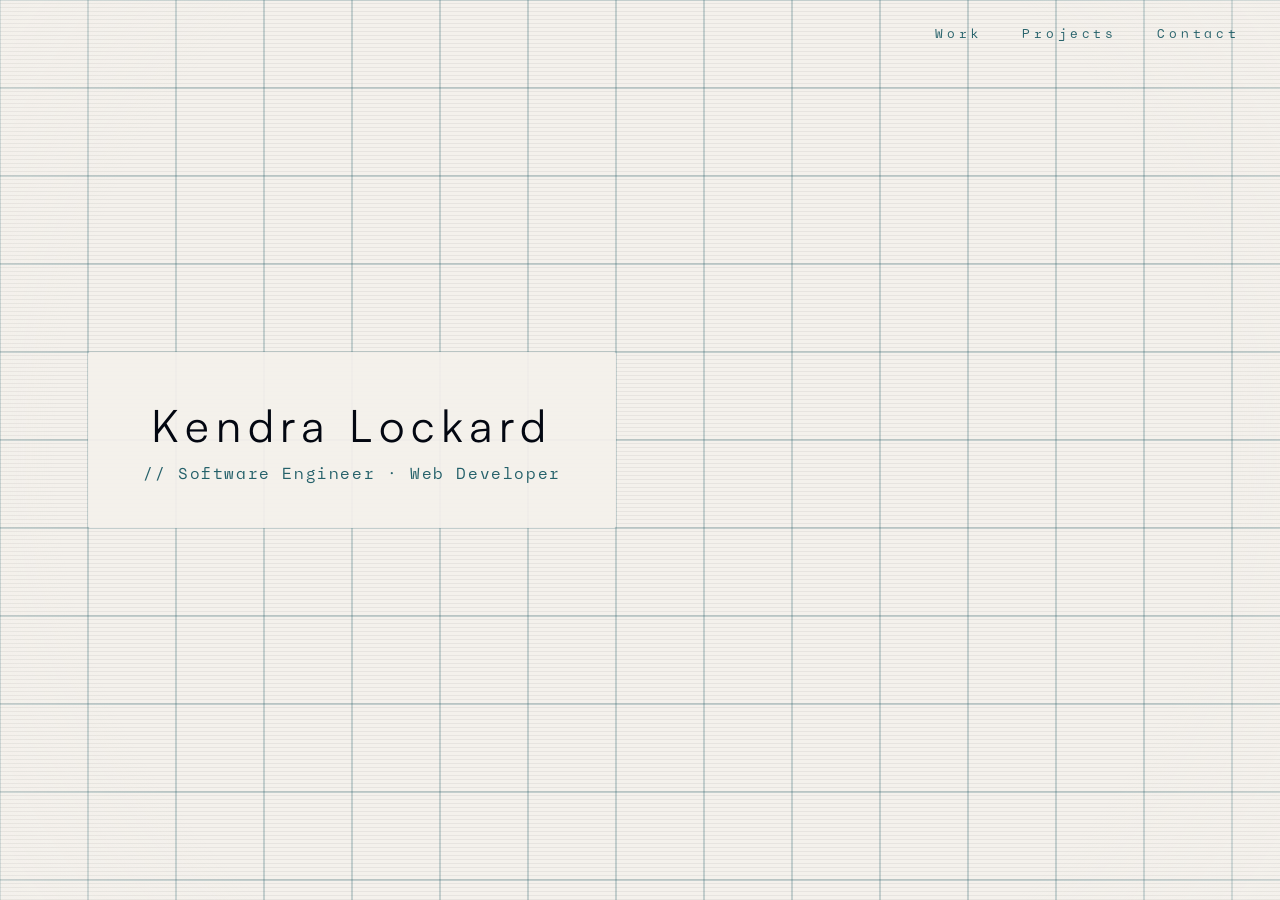
==== commit 37e2ebf9: "Match homepage to light theme, remove status readout, polish Work page spacing Apply the light theme" ====
--- a/index.html
+++ b/index.html
@@ -6,7 +6,7 @@
     <title>Kendra Lockard</title>
     <link rel="stylesheet" href="/css/style.css" />
   </head>
-  <body>
+  <body class="theme-light">
     <canvas id="c"></canvas>
     <div class="scanlines"></div>
 
@@ -23,12 +23,6 @@
         <h1 class="name">Kendra Lockard</h1>
         <p class="role">// Software Engineer &middot; Web Developer</p>
       </div>
-
-      <div class="status-group">
-        <div class="status-dot"></div>
-        <span>ONLINE</span>
-        <span id="coords">X:+0.000 &middot; Y:+0.000</span>
-      </div>
     </div>
 
     <script src="/js/grid.js"></script>
--- a/css/style.css
+++ b/css/style.css
@@ -202,6 +202,10 @@
   pointer-events: auto;
 }
 
+.page-stage--work {
+  top: 42%;
+}
+
 .reveal-label {
   font-family: "Avex", "Courier New", monospace;
   font-size: 1rem;
@@ -253,11 +257,15 @@
 }
 
 .panel-subsection {
-  margin-top: 1.75rem;
+  margin-top: 1.5rem;
+  padding-top: 1.5rem;
+  border-top: 1px solid rgba(0, 229, 255, 0.2);
 }
 
 .panel-subsection:first-child {
   margin-top: 0;
+  padding-top: 0;
+  border-top: none;
 }
 
 .panel-subsection .reveal-label {
@@ -484,33 +492,6 @@
   overflow: hidden;
 }
 
-/* ── Status — bottom right ────────────────────────────────────────────────── */
-
-.status-group {
-  position: absolute;
-  bottom: 2rem;
-  right: 2.5rem;
-  display: flex;
-  align-items: center;
-  gap: 1rem;
-  font-family: "Courier New", monospace;
-  font-size: 0.75rem;
-  letter-spacing: 0.2em;
-  color: rgba(0, 229, 255, 0.38);
-}
-
-.status-dot {
-  width: 7px;
-  height: 7px;
-  border-radius: 50%;
-  background: #f0288a;
-  box-shadow:
-    0 0 6px #f0288a,
-    0 0 14px rgba(240, 40, 138, 0.3);
-  flex-shrink: 0;
-  animation: blink 3s ease-in-out infinite;
-}
-
 /* ── Light theme — off-white background, deep-teal accent in place of the
    cyan-on-dark palette. Text sits at higher opacity than the dark theme's
    equivalents since a dark, translucent color reads much lower-contrast
@@ -602,6 +583,10 @@
   border-color: rgba(0, 72, 84, 0.85);
 }
 
+.theme-light .panel-subsection {
+  border-top-color: rgba(0, 72, 84, 0.2);
+}
+
 .theme-light .contact-form {
   background: #ffffff;
 }
@@ -631,6 +616,23 @@
   background: #00636f;
 }
 
+.theme-light .name {
+  color: #030711;
+}
+
+.theme-light .role {
+  color: rgba(0, 72, 84, 0.85);
+}
+
+.theme-light .identity {
+  padding: 1.5rem 2rem;
+  background: rgba(244, 241, 236, 0.9);
+  border-radius: 2px;
+  align-items: center;
+  justify-content: center;
+  text-align: center;
+}
+
 /* ── Keyframes ───────────────────────────────────────────────────────────── */
 
 @keyframes fadeIn {
@@ -648,23 +650,10 @@
     transform: translateY(0);
   }
 }
-@keyframes blink {
-  0%,
-  100% {
-    opacity: 1;
-  }
-  50% {
-    opacity: 0.25;
-  }
-}
-
 @media (prefers-reduced-motion: reduce) {
   #c {
     animation: none;
     opacity: 1;
-  }
-  .status-dot {
-    animation: none;
   }
 }
 
@@ -742,14 +731,6 @@
   #panel-projects.active {
     padding: 5rem 1.25rem 2rem;
   }
-
-  .status-group {
-    bottom: 1.25rem;
-    right: 1.25rem;
-    gap: 0.6rem;
-    font-size: 0.65rem;
-    letter-spacing: 0.12em;
-  }
 }
 
 @media (max-width: 400px) {
